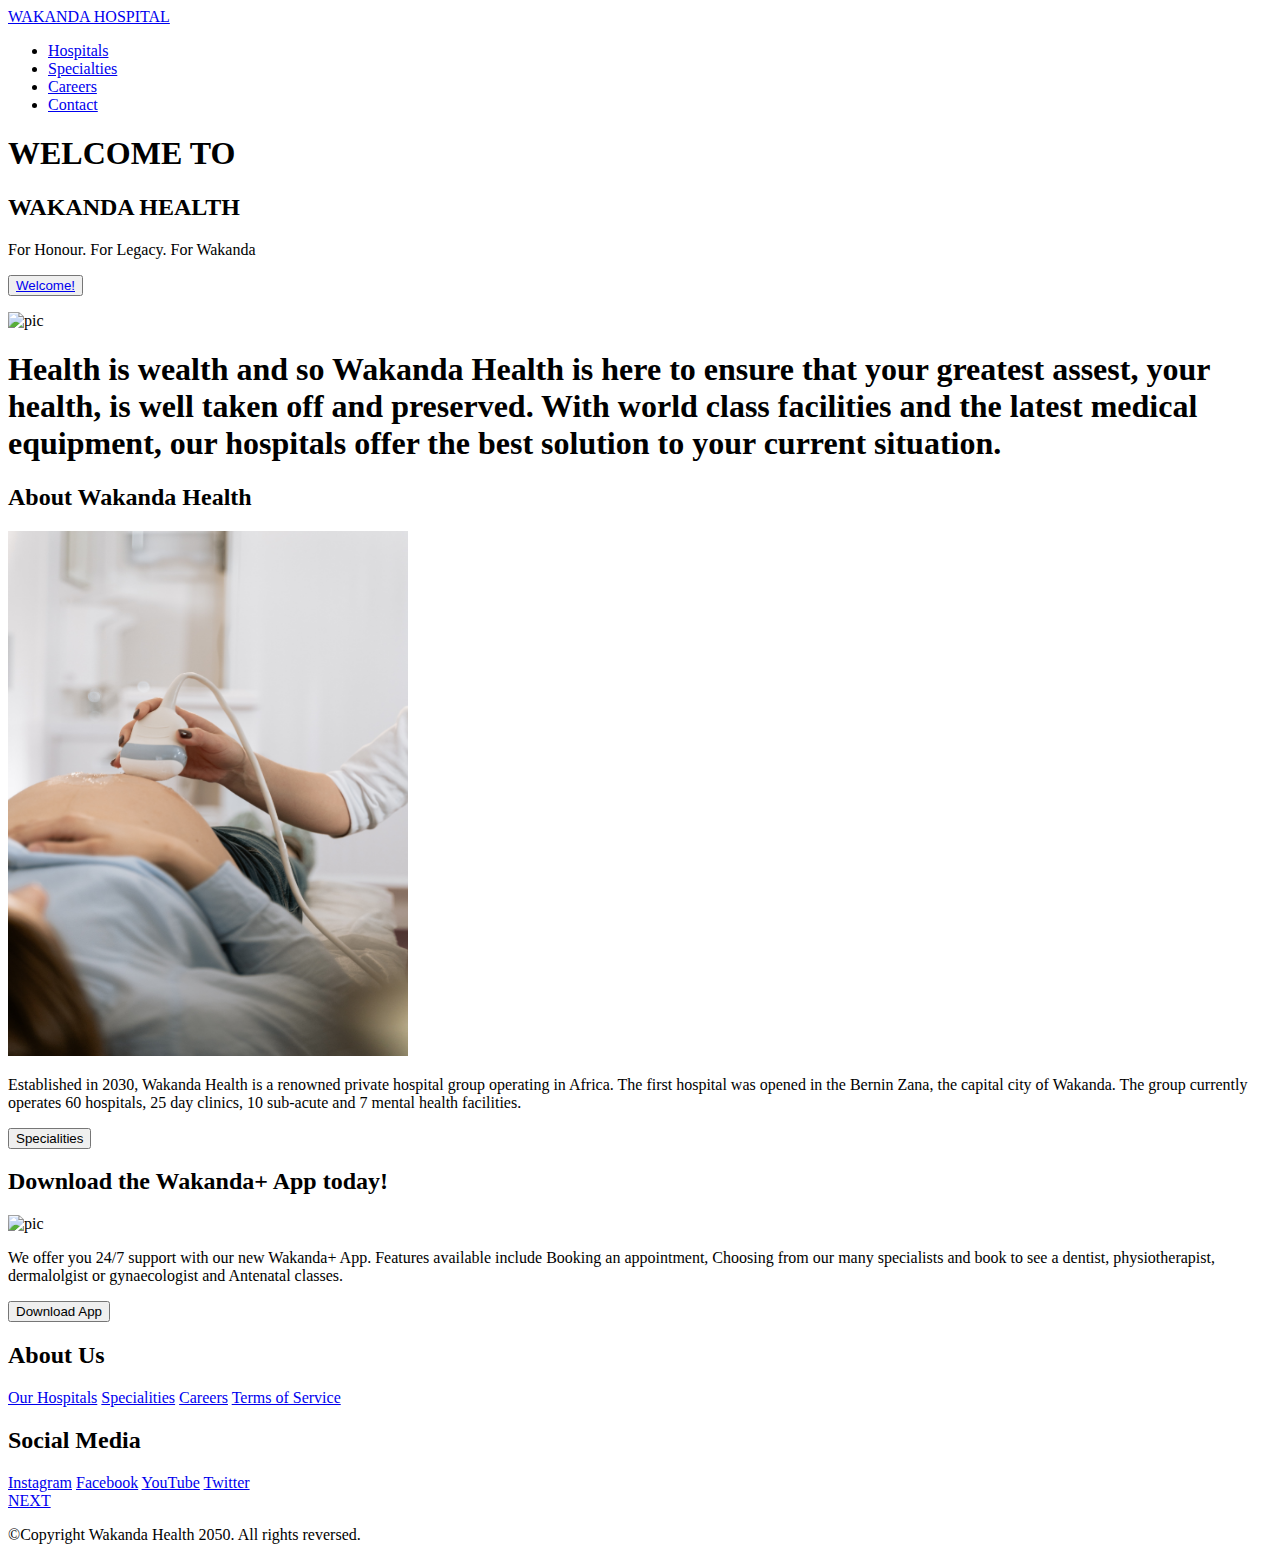
==== index.html @ d94b9afa "commit new file:   hospitalss.html new file:   images/location.jpg new file:   images/location_re_j1" ====
<!DOCTYPE html>
<html lang="en">
<head>
    <meta charset="UTF-8">
    <meta http-equiv="X-UA-Compatible" content="IE=edge">
    <meta name="viewport" content="width=device-width, initial-scale=1.0">

        <meta name="keywords" content="Wakanda, Medical Centre, Hospital, Health" >
        <meta name="description" content="<strong>Wakanda Health</strong> is the leading medical facility in the world for you.">
        <meta name="author" content="Amanda Tevera, Sakhile Makusha and Kudzai Makusha">
 
    <title>Wakanda Health</title>
    <link rel="stylesheet" href="styles.css">
    <script src="https://kit.fontawesome.com/e2981936a8.js" crossorigin="anonymous"></script>
   
    <link
      rel="stylesheet"
      href="https://use.fontawesome.com/releases/v5.14.0/css/all.css"
      integrity="sha384-HzLeBuhoNPvSl5KYnjx0BT+WB0QEEqLprO+NBkkk5gbc67FTaL7XIGa2w1L0Xbgc"
      crossorigin="anonymous"
    />

    <link rel="preconnect" href="https://fonts.googleapis.com">
    <link rel="preconnect" href="https://fonts.gstatic.com" crossorigin>
    <link href="https://fonts.googleapis.com/css2?family=Kumbh+Sans:wght@400;700&display=swap" rel="stylesheet">


               
                <link rel="icon" href="pictures/Black Panther.ico" type="image/x-icon" />
               


</head>
<body>

<!-- Navbar section-->
  <nav class="navbar">
    <div class="navbar__container">
        <a href="/" id="navbar__logo">
            <i class="fas fa-gem"></i>WAKANDA HOSPITAL
        </a>
        <div class="navbar__toggle" id="mobile-menu">
            <span class="bar"></span>
            <span class="bar"></span>
            <span class="bar"></span>
        </div>
        <ul class="navbar__menu">
            <li class="navbar__item">
                <a href="/hospitalss.html" class="navbar__links">Hospitals</a>
            </li>
            <li class="navbar__item">
                <a href="/specialties.html" class="navbar__links">Specialties</a>
            </li>
            <li class="navbar__item">
                <a href="/" class="navbar__links">Careers</a>
            </li>
            <li class="navbar__btn">
                <a href="/" class="button">Contact</a>
            </li>
        </ul>
    </div>
  </nav> 

<!-- hero section-->

  <div class="main">
    <div class="main__container">
        <div class="main__content">
            <h1>WELCOME TO</h1>
            <H2>WAKANDA HEALTH</H2>
            <p>For Honour. For Legacy. For Wakanda</p>
            <button class="main__btn" onclick="myFunction()" ><a href="/">Welcome!</a></button>

           <!-- <button onclick="myFunction()">Welcome!</button> --> 

      <p id="hello"></p>
      <script>
        function myFunction() {
          let text;
          let person = prompt("Please enter your name:", "Harry Potter");
          if (person == null || person == "") {
            text = "User cancelled the prompt.";
          } else {
            text = "Hello " + person + "! Welcome to Wakanda Health and thank you for your time!";
          }
          document.getElementById("hello").innerHTML = text;
        }
        </script>


        </div>
        <div class="main__img--container">
            <img src="images/pic1.svg" alt="pic" id="main__img">
        </div>
    </div>
  </div>  

  <!-- services -->
  
  <div class="services">
    <h1>Health is wealth and so Wakanda Health is here to ensure that your greatest assest, your health, is well taken off and preserved. 
        With world class facilities and the latest medical equipment, our hospitals offer the best solution to your current situation.</h1>
    <div class="services__container">
         <div class="services__card"> 
            <h2>About Wakanda Health</h2> 
            <img src="images/pic222.jpg" alt="pic" id="service__img" height="525px" width="400px">
            <p>Established in 2030, Wakanda Health is a renowned private hospital group operating in Africa.
                The first hospital was opened in the Bernin Zana, the capital city of Wakanda. The group currently operates 60 hospitals, 25 day clinics, 10 sub-acute and 7 mental health facilities.</p>
            <button>Specialities</button>
        </div>
        <div class="services__card">
            <h2>Download the Wakanda+ App today!</h2>
            <img src="images/pic.jpg" alt="pic" id="service__img" height="525px" width="400px">
            <p>We offer you 24/7 support with our new Wakanda+ App. Features available include
                Booking an appointment, 
                Choosing from our many specialists and book to see a dentist, physiotherapist, dermalolgist or gynaecologist and
                Antenatal classes.
                </p>
            <button src="https://www.apple.com/app-store/">Download App</button>
        </div>
    </div>
  </div>

    <!-- footer -->

    <div class="footer__container">
        <div class="footer__links">
            <div class="footer__link--wrapper">
                <div class="footer__link--items">
                    <h2>About Us</h2>
                    <a href="/sign__up">Our Hospitals</a>
                    <a href="/">Specialities</a>
                    <a href="/">Careers</a>
                    <a href="/Terms of Service.pdf">Terms of Service</a>
                </div>
                
            </div>
            <div class="footer__link--wrapper">
                 <div class="footer__link--items">
                    <h2>Social Media</h2>
                    <a href="https://www.instagram.com/">Instagram</a>
                    <a href="https://facebook.com">Facebook</a>
                    <a href="https://www.youtube.com/">YouTube</a>
                    <a href="https://twitter.com/">Twitter</a>
                 
                </div>
            </div>
        </div>
        <div class="social__media">
            <div class="social__media--wrap">
                <div class="footer__logo">
                    <a href="/" id="footer__logo"><i class="fas fa-gem"></i>NEXT</a>
                </div>
                <p class="website__rights">©Copyright Wakanda Health 2050. All rights reversed.</p>
                <div class="social__icons">
                    <a href="/" class="social__icon--link" target="https://facebook.com" >
                        <i class="fab fa-facebook"></i>
                    </a>
                    <a href="/" class="social__icon--link" target="https://www.instagram.com/" >
                        <i class="fab fa-instagram"></i>
                    </a>
                    <a href="/" class="social__icon--link" target="https://twitter.com/" >
                        <i class="fab fa-twitter"></i>
                    </a>
                    <a href="/" class="social__icon--link" target="https://www.youtube.com/" >
                        <i class="fab fa-youtube"></i>
                    </a>
                </div>
            </div>
        </div>
    </div>

  <script src='app.js'></script>
</body>
</html>
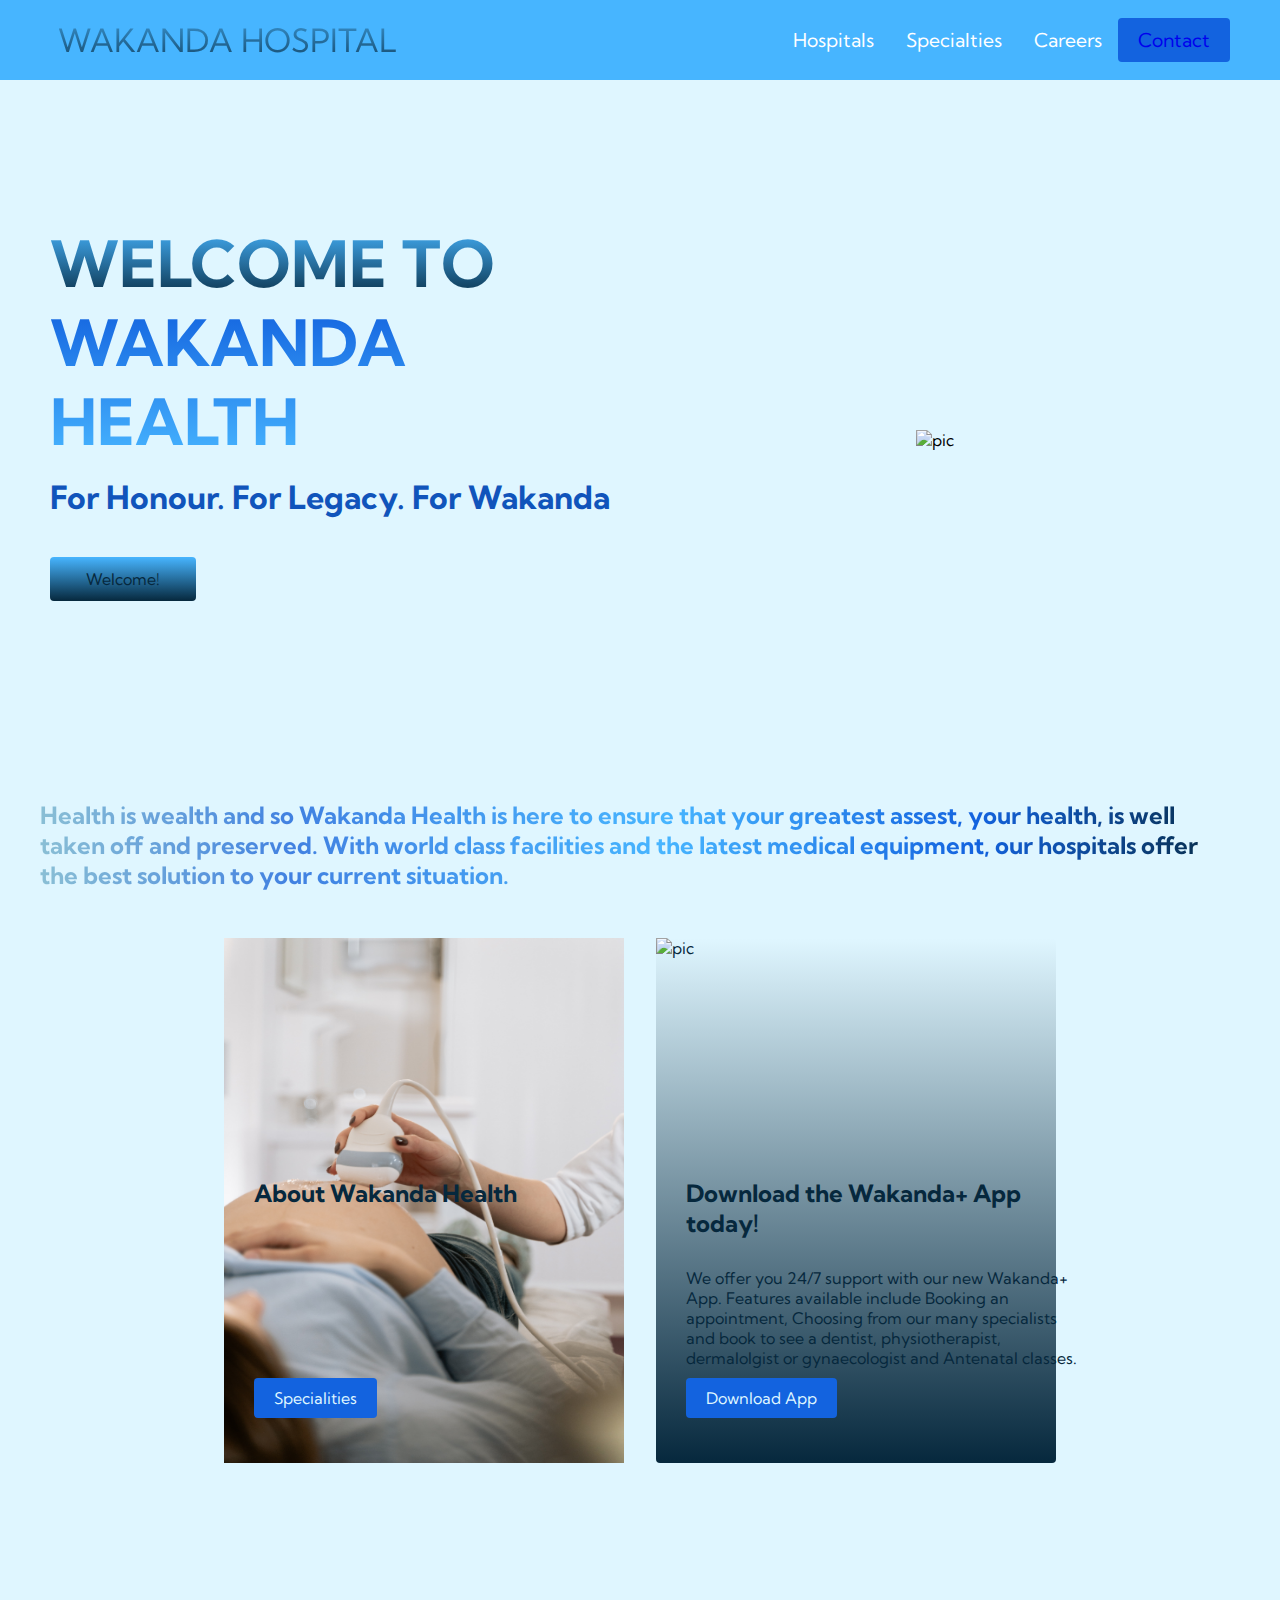
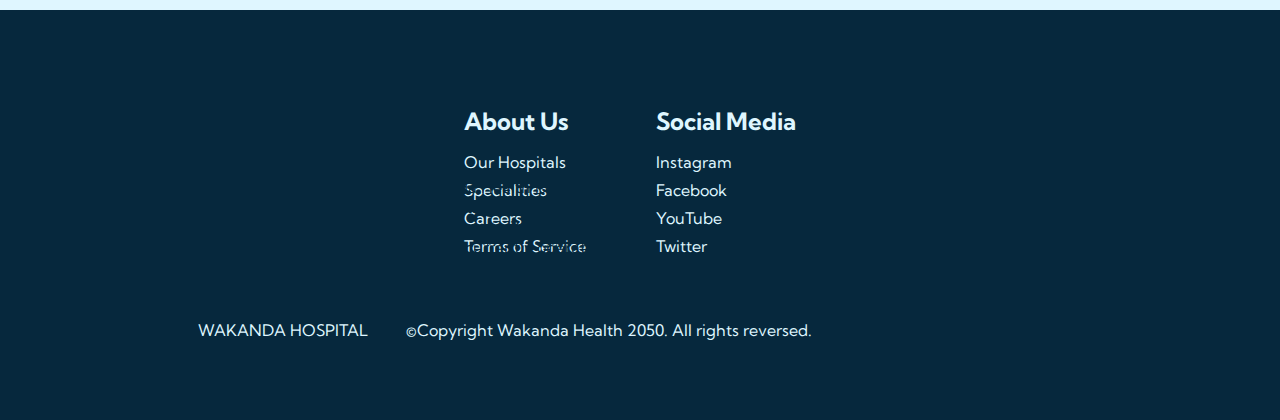
==== commit 3600e104: "commit" ====
--- a/index.html
+++ b/index.html
@@ -46,16 +46,16 @@
         </div>
         <ul class="navbar__menu">
             <li class="navbar__item">
-                <a href="/hospitalss.html" class="navbar__links">Hospitals</a>
+                <a href="file:///C:/Users/kudzi/OneDrive/CodeForGirls/WebDev/Project/hospitalss.html" class="navbar__links">Hospitals</a>
             </li>
             <li class="navbar__item">
                 <a href="/specialties.html" class="navbar__links">Specialties</a>
             </li>
             <li class="navbar__item">
-                <a href="/" class="navbar__links">Careers</a>
+                <a href="/careers.html" class="navbar__links">Careers</a>
             </li>
             <li class="navbar__btn">
-                <a href="/" class="button">Contact</a>
+                <a href="/careers.html" class="button">Contact</a>
             </li>
         </ul>
     </div>
@@ -149,7 +149,7 @@
         <div class="social__media">
             <div class="social__media--wrap">
                 <div class="footer__logo">
-                    <a href="/" id="footer__logo"><i class="fas fa-gem"></i>NEXT</a>
+                    <a href="/" id="footer__logo"><i class="fas fa-gem"></i>WAKANDA HOSPITAL</a>
                 </div>
                 <p class="website__rights">©Copyright Wakanda Health 2050. All rights reversed.</p>
                 <div class="social__icons">
--- a/styles.css
+++ b/styles.css
@@ -0,0 +1,631 @@
+* {
+    box-sizing: border-box;
+    margin: 0;
+    padding: 0;
+    font-family: 'Kumbh Sans', sans-serif;
+}
+
+.navbar {
+    background: #47B5FF;
+    height: 80px;
+    display: flex;
+    justify-content: center;
+    align-items: center;
+    font-size: 1.2rem;
+    position: sticky;
+    top: 0;
+    z-index: 999;
+    }
+
+.navbar__container {
+display: flex;
+justify-content: space-between;
+height: 80px;
+z-index: 1;
+width: 100%;
+max-width: 1300px;
+margin: 0 auto;
+padding: 0 50px;   
+    }
+
+#navbar__logo {
+    background-color: #06283D;
+    background-image: linear-gradient(to top, #06283D 0%, #47B5FF 100%);
+    background-size: 100%;
+    -webkit-background-clip: text;
+    -moz-background-clip: text;
+    -webkit-text-fill-color: transparent;
+    -moz-text-fill-color: transparent;
+    display: flex;
+    align-items: center;
+    cursor: pointer;
+    text-decoration: none;
+    font-size: 2rem;
+}
+
+.fa-gem {
+    margin-right: 0.5rem;
+}
+
+.navbar__menu {
+    display: flex;
+    align-items: center;
+    list-style: none;
+    text-align: center;
+}
+
+.navbar__item {
+    height: 80px;
+
+}
+
+.navbar__links  {
+    color: #fff;
+    display: flex;
+    align-items: center;
+    justify-content: center;
+    text-decoration: none;
+    padding: 0 1rem;
+    height: 100%;
+}
+
+navbar__btn {
+    display: flex;
+    justify-content: center;
+    align-items: center;
+    padding: 0 1rem;
+    width: 100%;
+}
+
+.button {
+display: flex;
+justify-content: center;
+align-items: center;
+text-decoration: none;
+padding: 10px 20px;
+height: 100%;
+width: 100%;
+border: none;
+outline: none;
+border-radius: 4px;
+background: #1363DF;
+}
+
+.button:hover {
+    background: #DFF6FF;
+    transition: all 0.3s ease;
+}
+
+.navbar__links:hover {
+    color: #1363DF;
+    transition: all 0.3s ease;
+}
+
+@media screen and (max-width: 960px) {
+    .navbar__container {
+        display: flex;
+        justify-content: space-between;
+        height: 80px;
+        z-index: 1;
+        width: 100%;
+        max-width: 1300px;
+        padding: 0;
+    }
+
+
+    .navbar__menu {
+        display: grid;
+        grid-template-columns: auto;
+        margin: 0;
+        width: 100%;
+        position: absolute;
+        top: -1000px;
+        opacity: 0;
+        transition: all 0.5s ease;
+        height: 50vh;
+        z-index: -1;
+    }
+
+    .navbar__menu.active {
+        background: #131313;
+        top: 100%;
+        opacity: 1;
+        transition: all 0.5s ease;
+        z-index: 99;
+        height: 50vh;
+        font-size: 1.6rem;
+    } 
+
+    #navbar__logo {
+        padding-left: 25px;
+    }
+
+    .navbar__toggle .bar {
+        width: 25px;
+        height: 3px;
+        margin: 5px auto;
+        transition: all 0.3s ease-in-out;
+        background: #fff;
+    }
+
+    .navbar__item {
+        width: 100%;
+    }
+
+    .navbar__links {
+        text-align: center;
+        padding: 2rem;
+        width: 100%;
+        display: table;
+    }
+
+    #mobile-menu {
+        position: absolute;
+        top: 20%;
+        right: 5%;
+        transform: translate(5%, 20%);
+    }
+
+    .navbar__btn {
+        display: flex;
+        justify-content: center;
+        align-items: center;
+        width: 80%;
+        height: 80px;
+        margin: 0;
+    }
+
+    .navbar__toggle .bar {
+        display: block;
+        cursor: pointer;
+    }
+
+    #mobile-menu.is-active .bar:nth-child(2) {
+        opacity: 0;
+    }
+
+    #mobile-menu.is-active .bar:nth-child(1) {
+       transform: translate(8px) rotate(45deg);
+    }
+
+    #mobile-menu.is-active .bar:nth-child(3) {
+        transform: translate(-8px) rotate(-45deg);
+     }
+
+}
+
+/* Hero Section */
+
+.main {
+    background-color: #DFF6FF;
+}
+
+.main__container {
+    display: grid;
+    grid-template-columns: 1fr 1fr;
+    align-items: center;
+    justify-self: center;
+    margin: 0 auto;
+    height: 80vh;
+    background-color: #DFF6FF;
+    z-index: 1;
+    width: 100%;
+    max-width: 1300px;
+    padding: 0 50px;
+}
+
+.main__content h1 {
+    font-size: 4rem;
+    background-color: #06283D;
+    background-image: linear-gradient(to top, #06283D 0%, #47B5FF 100%);
+    /* background-color: #ff8177;
+    background-image: linear-gradient(to top, #ff0844 0%, #ffb199 100%);*/
+    background-size: 100%;
+    -webkit-background-clip: text;
+    -moz-background-clip: text;
+    -webkit-text-fill-color: transparent;
+    -moz-text-fill-color: transparent;
+}
+
+.main__content h2 {
+    font-size: 4rem;
+    background-color: #1363DF;
+    background-image: linear-gradient(to top, #47B5FF 0%, #1363DF 100%);
+    background-size: 100%;
+    -webkit-background-clip: text;
+    -moz-background-clip: text;
+    -webkit-text-fill-color: transparent;
+    -moz-text-fill-color: transparent;
+}
+
+.main__content p {
+    margin-top: 1rem;
+    font-size: 2rem;
+    font-weight: 700;
+    color: #1054bb;
+}
+
+.main__btn {
+    font-size: 1rem;
+    /* background-image: linear-gradient(to top, #f77062 0%, #fe5196, 100%);*/
+    background-image: linear-gradient(to top, #06283D 0%, #47B5FF 100%);
+    padding: 14px 32px;
+    border: none;
+    border-radius: 4px;
+    color: #fff;
+    margin-top: 2rem;
+    cursor: pointer;
+    position: relative;
+    transition: all 0.35s;
+    outline: none;
+}
+
+.main__btn a {
+    position: relative;
+    z-index: 2;
+    color: #06283D;
+    text-decoration: none;
+}
+
+.main__btn:after {
+    position: absolute;
+    content: "";
+    top: 0;
+    left: 0;
+    width: 0;
+    height: 100%;
+    background: #47B5FF;
+    transition: all 0.35s;
+    border-radius: 4px;
+}
+
+.main__btn:hover {
+    color: #fff;
+}
+
+.main__btn:hover:after {
+    width: 100%;
+}
+
+.main__img--container {
+    text-align: center;
+}
+
+#main__img {
+    height: 80%;
+    width: 80%;
+}
+
+/* mobile responsive */
+
+@media screen and (max-width: 768px) {
+    .main__container {
+        display: grid;
+        grid-template-columns: auto;
+        align-items: center;
+        justify-self: center;
+        width: 100%;
+        margin: 0 auto;
+        height: 90vh;
+    }
+
+    .main__content {
+        text-align: center;
+        margin-bottom: 4rem;
+    }
+
+    .main__content h1 {
+        font-size: 2.5rem;
+        margin-top: 2rem;
+    }
+
+    .main__content h2 {
+        font-size: 3rem;
+    }
+
+    .main__content p {
+        margin-top: 1rem;
+        font-size: 1.5rem;
+    }
+}
+
+@media screen and (max-width: 480px)  {
+    .main__content h1 {
+        font-size: 2rem;
+        margin-top: 3rem;
+    }
+
+    .main__content h2 {
+        font-size: 2rem;
+    }
+
+    .main__content p {
+        margin-top: 2rem;
+        font-size: 1.5rem;
+    }
+}
+
+.main__btn {
+    padding: 12px 36px;
+    margin: 2.5rem 0;
+}
+
+/* services css */
+
+.services {
+    background: #DFF6FF;
+    display: flex;
+    flex-direction: column;
+    align-items: center;
+    height: 90vh;
+}
+
+.services h1 {
+    width: 1200px;
+    background-color: #DFF6FF;
+    background-image: linear-gradient(to right,
+     #1363DF 0%, #8abfd5 0%, 
+     #4181e1 21%, #47B5FF 52%, #1363DF 78%, #06283D 100%);
+    background-size: 100%;
+    margin-bottom: 2rem;
+    font-size: 1.5rem;
+    -webkit-background-clip: text;
+    -moz-background-clip: text;
+    -webkit-text-fill-color: transparent;
+    -moz-text-fill-color: transparent;
+}
+
+.services__container {
+    display: flex;
+    justify-content: center;
+    flex-wrap: wrap;
+}
+
+.services__card {
+    margin: 1rem;
+    height: 525px;
+    width: 400px;
+    border-radius: 4px;
+    background-image: linear-gradient(to bottom, rgb(0,0,0,0)0%, 
+    rgb(6, 40, 61) 100%), url('\images\pic22.jpg');
+    background-size: cover;
+    position: relative;
+    color: #06283D;
+}
+
+.services__card:nth-child(2) {
+    background-image: linear-gradient(to bottom, rgba(0,0,0,0)0%, 
+    rgb(6, 40, 61) 100%), url('\images\pic33.jpg');
+}
+
+.services__cont h1 {
+    display: flex;
+    justify-content: center;
+    flex-wrap: wrap;
+    position: relative;
+    top: 30px;
+    background-image: linear-gradient(to top, #47B5FF 0%, #1363DF 100%);
+}
+
+.services h2 {
+    position: absolute;
+    top: 240px;
+    left: 30px;
+}
+
+.services__card p {
+    position: relative;
+    top: 310px;
+    left: 30px;
+}
+
+.services__card button {
+    color: #DFF6FF;
+    padding: 10px 20px;
+    border: none;
+    outline: none;
+    border-radius: 4px;
+    background: #1363DF;
+    position: absolute;
+    top: 440px;
+    left: 30px;
+    font-size: 1rem;
+    cursor: pointer;
+}
+
+.services__card:hover {
+    transform: scale(1.075);
+    transition: 0.2s ease-in;
+    cursor: pointer;
+}
+
+@media screen and (max-width: 960px) {
+    .services {
+        height: 1600px;
+    }
+
+    .services h1 {
+        font-size: 2rem;
+        margin-top: 12rem;
+    }
+    
+}
+
+@media screen and (max-width: 480px) {
+    .services {
+        height: 1400px;
+    }
+
+    .services h1 {
+        font-size: 1.2rem;
+    }
+
+    .services__card {
+        width: 300px;
+    }
+}
+
+/* styling search bar */
+    .search input[type=text]{
+        width:300px;
+        height:40px;
+        border-radius:30px;
+        border: #06283D; 
+    }
+        
+    .search{
+        float:right;
+        margin:10px;
+    }
+        
+    .search button{
+        background-color: #1363DF;
+        color: #DFF6FF;
+        float: right;
+        padding: 10px 10px;
+        margin-right: 16px;
+        font-size: 12px;
+        border: none;
+        cursor: pointer;
+
+    }
+
+/* footer css */
+
+.footer__container {
+    background-color: #06283D;
+    padding: 5rem 0;
+    display: flex;
+    flex-direction: column ;
+    justify-content: center;
+    align-items: center;
+}
+
+#footer__logo {
+    color: #DFF6FF;
+    display: flex;
+    align-items: center;
+    cursor: pointer;
+    text-decoration: none;
+    font-size: 1rem;
+}
+
+.footer__links {
+    width: 100%;
+    max-width: 1000px;
+    display: flex;
+    justify-content: center;
+}
+
+.footer__links {
+    display: flex;
+}
+
+.footer__link--wrapper {
+    display: flex;
+}
+
+.footer__link--items {
+    display: flex;
+    flex-direction: column;
+    align-items: flex-start;
+    margin: 16px;
+    text-align: left;
+    width: 160px;
+    box-sizing: border-box;
+}
+
+.footer__link--items h2 {
+    margin-bottom: 16px;
+    color: #DFF6FF;
+}
+
+.footer__link--items a {
+    color: #DFF6FF;
+    text-decoration: none;
+    margin-bottom: 0.5rem;
+    transition: 0.3s ease-out;
+}
+
+.footer__link--items a:hover {
+    color: #DFF6FF;
+    transition: 0.3s ease-out;
+}
+
+/* social icons */
+
+.social__icon--link {
+    color: #DFF6FF;
+    font-size: 24px;
+}
+.social__media {
+    max-width: 1000px;
+    width: 100%;
+}
+
+.social__media--wrap {
+    display: flex;
+    justify-content: space-between;
+    align-items: center;
+    width: 90%;
+    max-width: 1000px;
+    margin: 40px auto 0 auto;
+}
+
+.social__icons {
+    display: flex;
+    justify-content: space-between;
+    align-items: center;
+    width: 240px;
+}
+
+.social__logo {
+    color: #DFF6FF;
+    justify-self: flex-start;
+    margin-left: 20px;
+    cursor: pointer;
+    text-decoration: none;
+    font-size: 2rem;
+    display: flex;
+    align-items: center;
+    margin-bottom: 16px;
+}
+
+
+.website__rights {
+
+    color: #DFF6FF;
+
+}
+
+@media screen and (max-width: 820px){
+    .footer__links {
+        padding-top: 2rem;
+    }
+
+    #footer__logo {
+        margin-bottom: 2rem;
+    }
+
+    .website__rights {
+        margin-bottom: 2rem;
+    }
+
+    .footer__link--wrapper {
+        flex-direction: column;
+    }
+
+    .social__media--wrap {
+        flex-direction: column;
+    }
+
+}
+
+@media screen and (max-width: 480px){
+    .footer__link--items {
+        margin: 0;
+        padding: 10px;
+        width: 100%;
+    }
+}
+
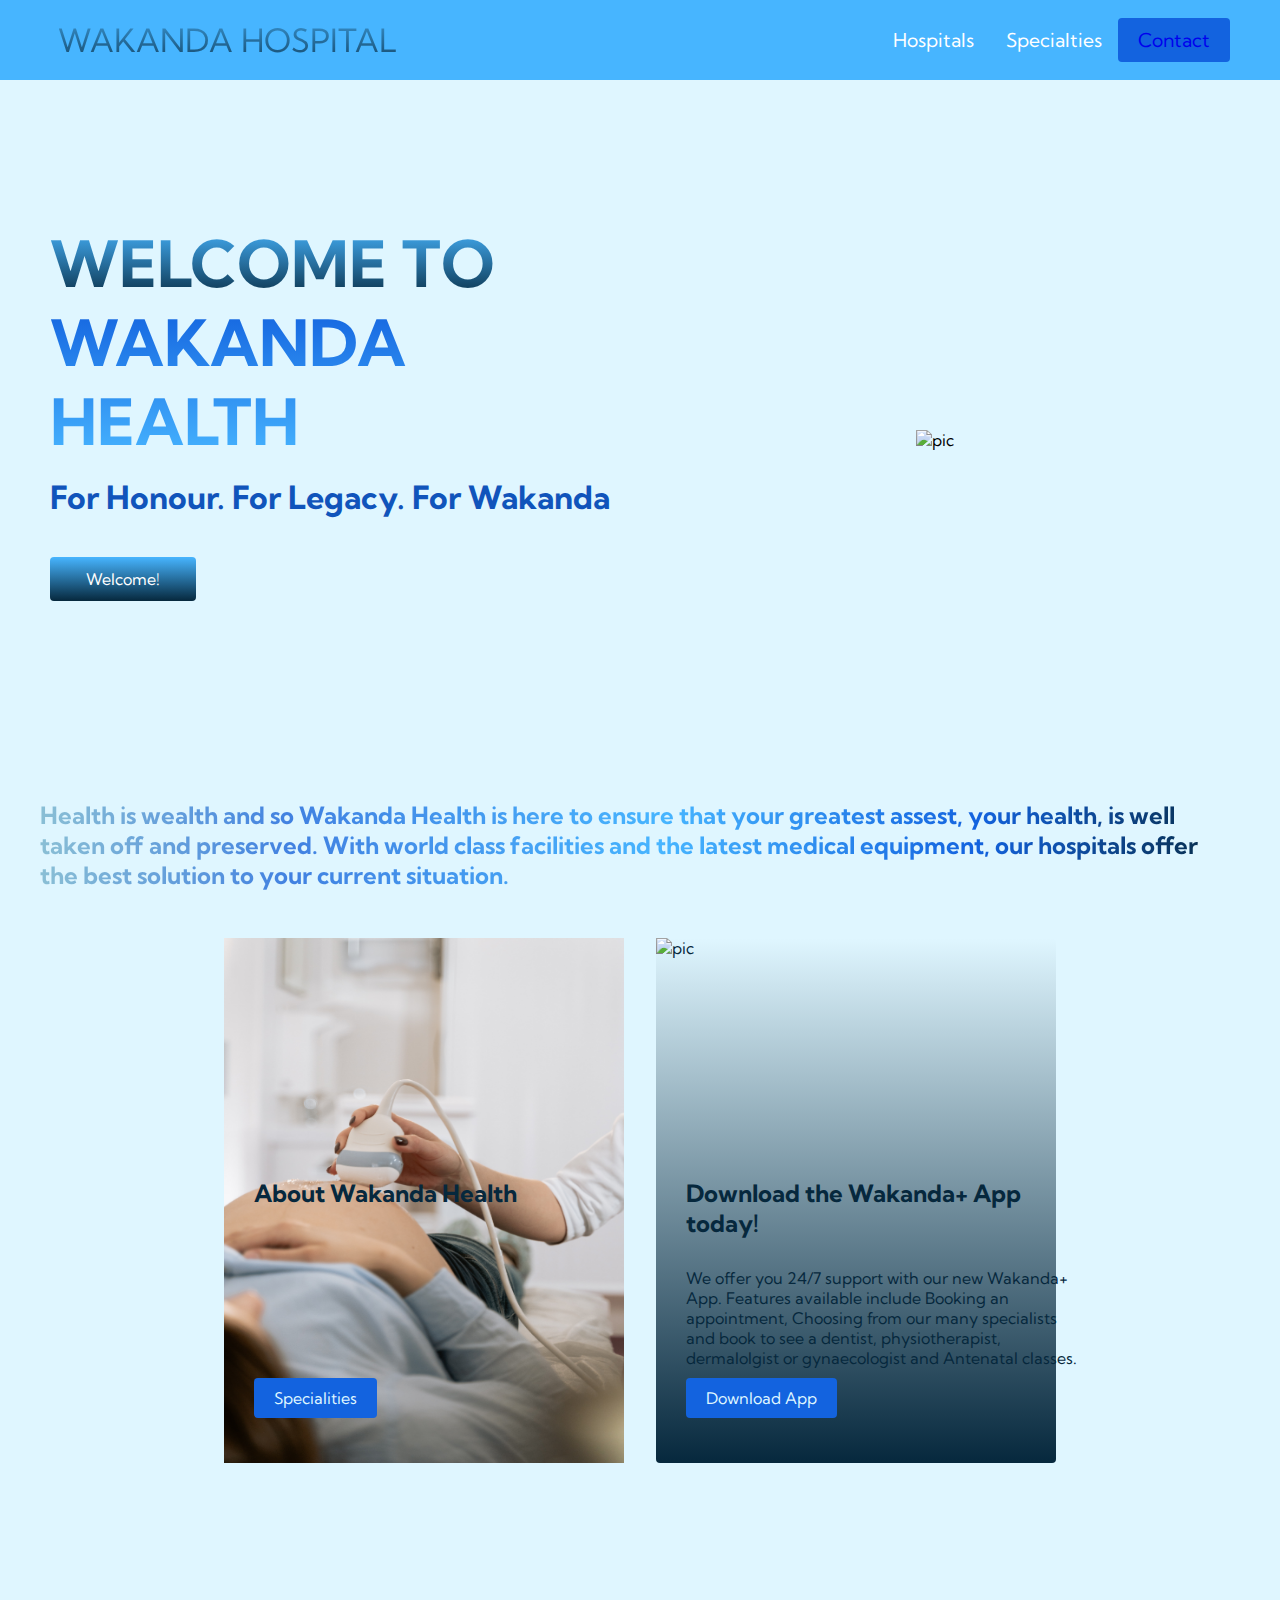
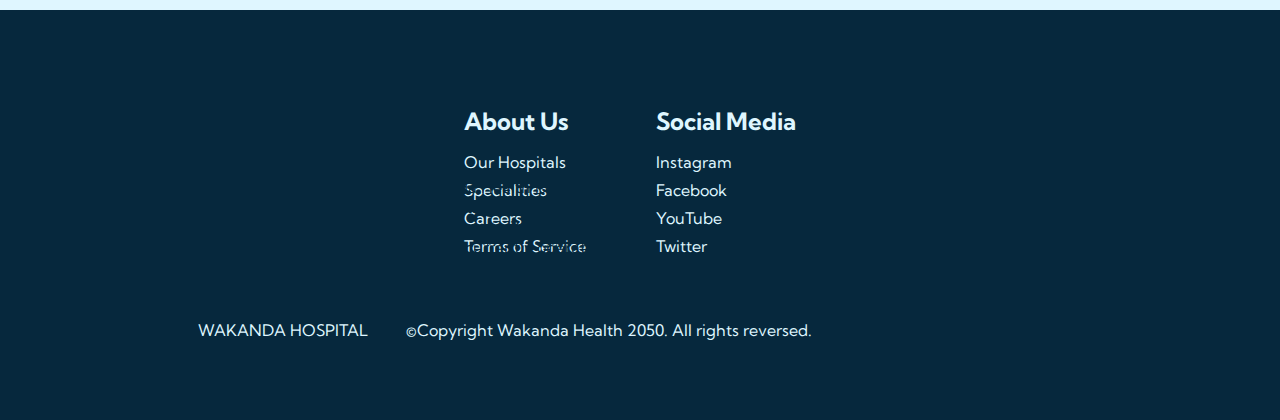
==== commit 71ed0c2b: "push" ====
--- a/index.html
+++ b/index.html
@@ -36,7 +36,7 @@
 <!-- Navbar section-->
   <nav class="navbar">
     <div class="navbar__container">
-        <a href="/" id="navbar__logo">
+        <a href="file:///C:/Users/kudzi/OneDrive/CodeForGirls/WebDev/Project/index.html" id="navbar__logo">
             <i class="fas fa-gem"></i>WAKANDA HOSPITAL
         </a>
         <div class="navbar__toggle" id="mobile-menu">
@@ -46,16 +46,13 @@
         </div>
         <ul class="navbar__menu">
             <li class="navbar__item">
-                <a href="file:///C:/Users/kudzi/OneDrive/CodeForGirls/WebDev/Project/hospitalss.html" class="navbar__links">Hospitals</a>
+                <a href="/hospitals.html" class="navbar__links">Hospitals</a>
             </li>
             <li class="navbar__item">
-                <a href="/specialties.html" class="navbar__links">Specialties</a>
-            </li>
-            <li class="navbar__item">
-                <a href="/careers.html" class="navbar__links">Careers</a>
+                <a href="C:\Users\kudzi\OneDrive\CodeForGirls\WebDev\Project\index.html" class="navbar__links">Specialties</a>
             </li>
             <li class="navbar__btn">
-                <a href="/careers.html" class="button">Contact</a>
+                <a href="C:\Users\kudzi\OneDrive\CodeForGirls\WebDev\Project\contact.html" class="button">Contact</a>
             </li>
         </ul>
     </div>
@@ -69,7 +66,7 @@
             <h1>WELCOME TO</h1>
             <H2>WAKANDA HEALTH</H2>
             <p>For Honour. For Legacy. For Wakanda</p>
-            <button class="main__btn" onclick="myFunction()" ><a href="/">Welcome!</a></button>
+            <button class="main__btn" onclick="myFunction()">Welcome!</button>
 
            <!-- <button onclick="myFunction()">Welcome!</button> --> 
 
@@ -105,7 +102,8 @@
             <h2>About Wakanda Health</h2> 
             <img src="images/pic222.jpg" alt="pic" id="service__img" height="525px" width="400px">
             <p>Established in 2030, Wakanda Health is a renowned private hospital group operating in Africa.
-                The first hospital was opened in the Bernin Zana, the capital city of Wakanda. The group currently operates 60 hospitals, 25 day clinics, 10 sub-acute and 7 mental health facilities.</p>
+               The first hospital was opened in the Bernin Zana, the capital city of Wakanda. The group currently operates 60 hospitals, 
+               25 day clinics, 10 sub-acute and 7 mental health facilities.</p>
             <button>Specialities</button>
         </div>
         <div class="services__card">
@@ -128,9 +126,9 @@
             <div class="footer__link--wrapper">
                 <div class="footer__link--items">
                     <h2>About Us</h2>
-                    <a href="/sign__up">Our Hospitals</a>
-                    <a href="/">Specialities</a>
-                    <a href="/">Careers</a>
+                    <a href="C:\Users\kudzi\OneDrive\CodeForGirls\WebDev\Project\hospitals.html">Our Hospitals</a>
+                    <a href="C:\Users\kudzi\OneDrive\CodeForGirls\WebDev\Project\specialties.html">Specialities</a>
+                    <a href="C:\Users\kudzi\OneDrive\CodeForGirls\WebDev\Project\index.html">Careers</a>
                     <a href="/Terms of Service.pdf">Terms of Service</a>
                 </div>
                 
